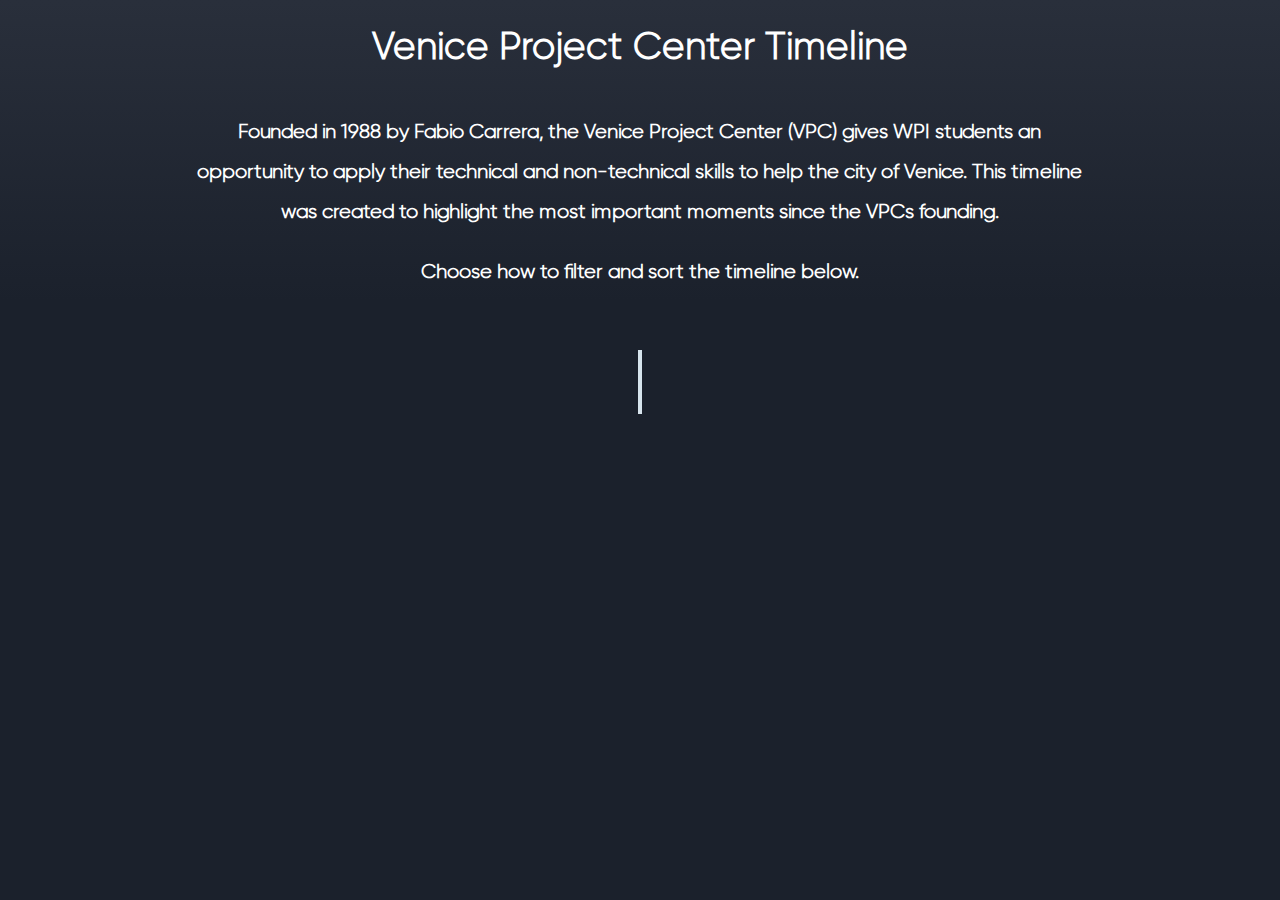
==== index.html @ 05d1c2df "changed "Other" to "Milestone", added favicon" ====
<!doctype html>
<html lang="en" class="no-js">
<head>
	<meta charset="UTF-8">
	<meta name="viewport" content="width=device-width, initial-scale=1">

	<link rel="stylesheet" href="css/reset.css"> <!-- CSS reset -->
	<link rel="stylesheet" href="css/style.css"> <!-- Resource style -->
	<link rel="stylesheet" href="css/demo.css"> <!-- Demo style -->

	<title>Venice Project Center Timeline</title>
	<link rel='icon' href='favicon.ico' type='image/x-icon'>
</head>

<body>
	<header>
		<h1>Venice Project Center Timeline</h1>
		<hr style="height: 2rem; visibility:hidden;" />
		<h2>Founded in 1988 by Fabio Carrera, the Venice Project Center (VPC) gives WPI students an opportunity to apply their technical and non-technical skills to help the city of Venice. This timeline was created to highlight the most important moments since the VPCs founding.</h2>
		<h2>Choose how to filter and sort the timeline below.</h2>
	</header>

	<span id="dropdowns"></span>
	<script src="https://ajax.googleapis.com/ajax/libs/jquery/3.3.1/jquery.min.js"></script>

	<section class="cd-timeline js-cd-timeline">

		<div class="cd-timeline__container">
			<script src="js/FillTimelineData.js"></script> <!-- JS to query database and fill the spreadsheet -->
		</div>

	</section> <!-- cd-timeline -->

<script src="js/RenderTimeline.js"></script> <!-- Javascript that determines when blocks are hidden/shown -->
</body>
</html>
---- css/style.css ----
/* --------------------------------

Primary style

-------------------------------- */
*, *::after, *::before {
  -webkit-box-sizing: border-box;
  box-sizing: border-box;
}

@font-face {
  font-family: 'Gilroy-Light';
  src: url('../font/Gilroy-Light.ttf');
}
@font-face {
  font-family: 'Gilroy-Black';
  src: url('../font/Gilroy-Black.ttf');
}

b {
  font-family: "Gilroy-Black";
}


h2 {
  padding: 10px;
  color: white;

}

html {
  font-size: 62.5%;
}

body {
  font-size: 1.6rem;
  font-family: "Gilroy-Light";
  color: #7f8c97;
  background: #1B212C;
}

a {
  color: #acb7c0;
  text-decoration: none;
}

img {
  max-width: 100%;
  max-height: 25em;
}

h1, h2 {
  font-family: "Gilroy-Light";
  font-weight: bold;
}

li {
  list-style-type: disc;
  margin-left: 4px;
}

#dropdowns {
  /*display: inline-block;*/
  display: flex;
  align-items: center;
  justify-content: center;
}
#filterDropdown {
  width: 150px;
}
#sortDropdown {
  width: 150px;
}

iframe {
  position: relative;
  /*position: absolute;*/
  top: 0;
  left: 0;
  width: 80%;
  height: 20vw;
}


/* --------------------------------

Patterns - reusable parts of our design

-------------------------------- */
@media only screen and (min-width: 1276px) {

  .cd-hide {
    visibility: hidden;
  }
}

/* --------------------------------

Vertical Timeline - elements of the timeline

-------------------------------- */
header {
  display: flex;
  flex-direction: column;
  width: 100%;
  line-height: 200px;
  text-align: center;
  background-image: linear-gradient(#292F3B, #1B212C);
  background-repeat: no-repeat;
  padding: 2%;
  padding-bottom: 0;
}

header h1 {
  color: white;
  font-size: 3.8rem;
  line-height: 4rem;
}

header h2 {
  color: white;
  font-size: 2rem;
  width: 75%;
  word-wrap: break-word;
  line-height: 2;
  margin: 0 auto;

}
/*
@media only screen and (min-width: 1276px) {
  header {
    height: 300px;
    line-height: 300px;
  }

}
*/

.cd-timeline {
  overflow: hidden;
  margin: 2em auto;
}

.cd-timeline__container {
  position: relative;
  width: 100%;
  /*max-width: 1170px;*/
  margin: 0 auto;
  padding: 2em 0;
}

.cd-timeline__container::before {
  /* this is the vertical line */
  content: '';
  position: absolute;
  top: 0;
  left: 18px;
  height: 100%;
  width: 4px;
  background: #d7e4ed;
  margin-left: 10px;
}

@media only screen and (min-width: 1276px) {
  .cd-timeline {
    margin-top: 3em;
    margin-bottom: 3em;
  }
  .cd-timeline__container::before {
    left: 50%;
    margin-left: -2px;
  }
}

.cd-timeline__block {
  position: relative;
  margin: 0.5em 0;
}

.cd-timeline__block:after {
  /* clearfix */
  content: "";
  display: table;
  clear: both;
}

.cd-timeline__block:first-child {
  margin-top: 0;
}

.cd-timeline__block:last-child {
  margin-bottom: 0;
}

@media only screen and (min-width: 1276px) {
  .cd-timeline__block {
    margin: 1em 0;
  }
}

.cd-timeline__img {
  position: absolute;
  top: 0;
  left: 0;
  width: 40px;
  height: 40px;
  border-radius: 50%;
  margin-left: 10px;
  -webkit-box-shadow: 0 0 0 4px white, inset 0 2px 0 rgba(0, 0, 0, 0.08), 0 3px 0 4px rgba(0, 0, 0, 0.05);
  box-shadow: 0 0 0 4px white, inset 0 2px 0 rgba(0, 0, 0, 0.08), 0 3px 0 4px rgba(0, 0, 0, 0.05);
}

.cd-timeline__img img {
  display: block;
  width: 24px;
  height: 24px;
  position: relative;
  left: 50%;
  top: 50%;
  margin-left: -12px;
  margin-top: -12px;
}

.cd-timeline__img.cd-timeline__img--IQP_Award {
  background: #ffcd01;
}

.cd-timeline__img.cd-timeline__img--Publication {
  background: #ff9901;
}

.cd-timeline__img.cd-timeline__img--Milestone {
  background: #e9360c;
}

.cd-timeline__img.cd-timeline__img--Application {
  background: #88d8b0;
}

@media only screen and (min-width: 1276px) {
  .cd-timeline__img {
    width: 60px;
    height: 60px;
    left: 50%;
    margin-left: -30px;
    /* Force Hardware Acceleration */
    -webkit-transform: translateZ(0);
    transform: translateZ(0);
  }
  .cd-timeline__img.cd-timeline__img--show-animation {
    visibility: visible;
    animation: cd-bounce-in 0.6s;
  }
  .cd-timeline__img.cd-timeline__img--hide-animation {
    visibility: hidden;

    animation: cd-bounce-out 0.6s;
  }
}

.cd-timeline__content {
  position: relative;
  margin-left: 70px;
  background: white;
  border-radius: 0.25em;
  padding: 1em;
  -webkit-box-shadow: 0 3px 0 #d7e4ed;
  box-shadow: 0 3px 0 #d7e4ed;
}

.cd-timeline__content:after {
  /* clearfix */
  content: "";
  display: table;
  clear: both;
}

.cd-timeline__content::before {
  /* triangle next to content block */
  content: '';
  position: absolute;
  top: 16px;
  right: 100%;
  height: 0;
  width: 0;
  border: 7px solid transparent;
  border-right: 7px solid white;
}

.cd-timeline__content h2 {
  color: #303e49;
}

.cd-timeline__content p,
.cd-timeline__read-more,
.cd-timeline__date {
  font-size: 1.3rem;
  font-weight: bold;
}

.cd-timeline__content p {
  margin: 1em 0;
  line-height: 1.6;
}

.cd-timeline__read-more,
.cd-timeline__date {
  display: inline-block;
}

.cd-timeline__read-more {
  float: right;
  padding: .8em 1em;
  background: #acb7c0;
  color: white;
  border-radius: 0.25em;
}

.cd-timeline__read-more:hover {
  background-color: #bac4cb;
}

.cd-timeline__date {
  float: left;
  padding: .8em 0;
  opacity: .7;
}

@media only screen and (min-width: 768px) {
  .cd-timeline__content h2 {
    font-size: 2rem;
  }
  .cd-timeline__content p {
    font-size: 1.6rem;
  }
  .cd-timeline__read-more,
  .cd-timeline__date {
    font-size: 1.4rem;
  }
}

@media only screen and (min-width: 1276px) {
  .cd-timeline__content {
    margin-left: 1em;
    padding: 1.0em;
    width: 45%;
    /*margin-right: 14em;*/
    /*right: 15%; !* here *!*/
    /* Force Hardware Acceleration */
    -webkit-transform: translateZ(0);
    transform: translateZ(0);
  }
  .cd-timeline__content::before {
    top: 24px;
    left: 100%;
    border-color: transparent;
    border-left-color: white;
  }
  .cd-timeline__read-more {
    float: left;
  }
  .cd-timeline__date {
    position: absolute;
    width: 100%;
    left: 115%; /* date */
    top: -20px;
    font-size: 4rem;
    color: #ffffff;
  }
  .cd-timeline__block:nth-child(even) .cd-timeline__content {
    float: right;
    left: -1em; /* here*/
  }
  .cd-timeline__block:nth-child(even) .cd-timeline__content::before {
    top: 24px;
    left: auto;
    right: 100%;
    border-color: transparent;
    border-right-color: white;
  }
  .cd-timeline__block:nth-child(even) .cd-timeline__read-more {
    float: right;
  }
  .cd-timeline__block:nth-child(even) .cd-timeline__date {
    left: auto;
    right: 115%; /* date */
    text-align: right;
  }
  .cd-timeline__content.cd-timeline__content--show-animation {
    visibility: visible;
    animation: cd-slide-in-right 0.6s;
  }
  .cd-timeline__content.cd-timeline__content--hide-animation {
    visibility: hidden;
    animation: cd-slide-out-right 0.6s;
  }
}

@media only screen and (min-width: 1276px) {
  /* inverse bounce effect on even content blocks */
  .cd-timeline__block:nth-child(even) .cd-timeline__content.cd-timeline__content--show-animation {
    visibility: visible;
    animation: cd-slide-in-left 0.6s;
  }
  .cd-timeline__block:nth-child(even) .cd-timeline__content.cd-timeline__content--hide-animation {
    visibility: hidden;
    animation: cd-slide-out-left 0.6s;
  }
}

@keyframes cd-bounce-in {
  0% {
    opacity: 0;
    visibility: hidden;
    -webkit-transform: scale(0.5);
    transform: scale(0.5);
  }
  60% {
    -webkit-transform: scale(1.2);
    transform: scale(1.2);
  }
  99% {
    opacity: 1;
    -webkit-transform: scale(1);
    transform: scale(1);
  }
  100% {
    visibility: visible;
  }
}

@keyframes cd-bounce-out {
  0% {
    opacity: 1;
    visibility: visible;
    -webkit-transform: scale(0.5);
    transform: scale(0.5);
  }
  60% {
    -webkit-transform: scale(1.2);
    transform: scale(1.2);
  }
  99% {
    opacity: 0;
    -webkit-transform: scale(0);
    transform: scale(0);
  }
  100% {
    visibility: hidden;
  }
}

@keyframes cd-slide-in-right {
  0% {
    opacity: 0;
    visibility: hidden;
    -webkit-transform: translateX(-100px);
    transform: translateX(-100px);
  }
  60% {
    opacity: 1;
    -webkit-transform: translateX(20px);
    transform: translateX(20px);
  }
  99% {
    -webkit-transform: translateX(0);
    transform: translateX(0);
  }
  100% {
    visibility: visible;
  }
}

@keyframes cd-slide-in-left {
  0% {
    opacity: 0;
    visibility: hidden;
    -webkit-transform: translateX(100px);
    transform: translateX(100px);
  }
  60% {
    opacity: 1;
    -webkit-transform: translateX(-20px);
    transform: translateX(-20px);
  }
  99% {
    -webkit-transform: translateX(0);
    transform: translateX(0);
  }
  100% {
    visibility: visible;
  }
}

@keyframes cd-slide-out-left {
  0% {
    opacity: 1;
    visibility: visible;
  }
  99% {
    opacity: 0;
    -webkit-transform: translate3d(100px, 0, 0);
    transform: translate3d(100px, 0, 0);
  }
  100% {
    visibility: hidden;
  }
}

@keyframes cd-slide-out-right {
  0% {
    opacity: 1;
    visibility: visible;
  }
  99% {
    opacity: 0;
    -webkit-transform: translate3d(-100px, 0, 0);
    transform: translate3d(-100px, 0, 0);
  }
  100% {
    visibility: hidden;
  }
}
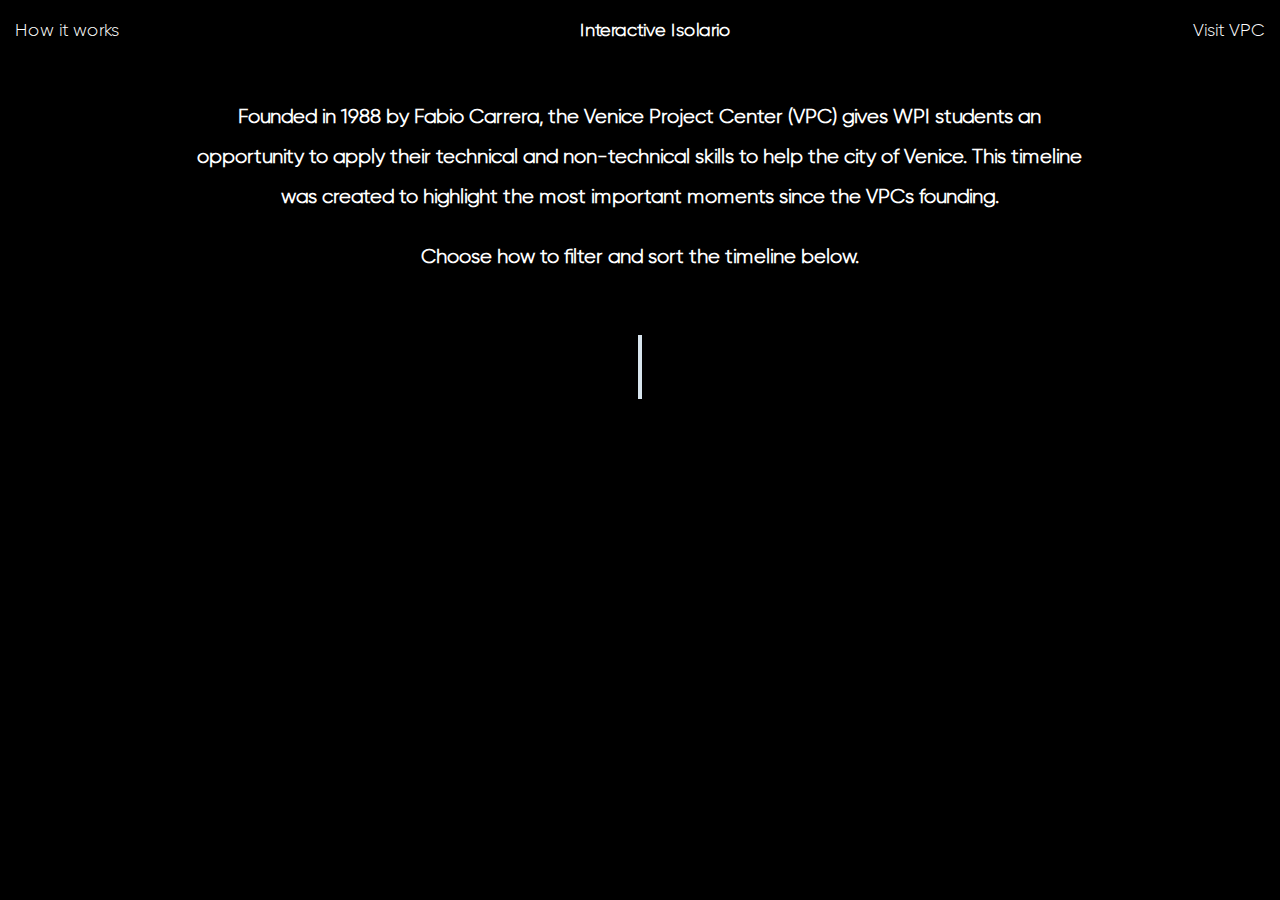
==== commit 054122ba: "header vpc, meta tags" ====
--- a/index.html
+++ b/index.html
@@ -2,20 +2,71 @@
 <html lang="en" class="no-js">
 <head>
 	<meta charset="UTF-8">
+	<title>Venice Project Center Timeline</title>
 	<meta name="viewport" content="width=device-width, initial-scale=1">
 
 	<link rel="stylesheet" href="css/reset.css"> <!-- CSS reset -->
 	<link rel="stylesheet" href="css/style.css"> <!-- Resource style -->
 	<link rel="stylesheet" href="css/demo.css"> <!-- Demo style -->
 
-	<title>Venice Project Center Timeline</title>
+	
 	<link rel='icon' href='favicon.ico' type='image/x-icon'>
+
+	<link rel="icon" type="image/x-icon" href="favicon.ico" sizes="32x32">
+	<link rel="icon" type="image/x-icon" href="favicon.ico" sizes="16x16">
+	<link rel="apple-touch-icon" type="image/x-icon" href="favicon.ico" sizes="180x180">
+	<link rel="apple-touch-icon-precomposed" type="image/x-icon" href="favicon.ico" sizes="180x180">
+	<meta name="description" content="This timeline was designed to highlight the Venice Project Center's (VPC) most important moments since it was founded in 1988.">
+	<meta name="keywords" content="timeline,venice,project,center,vpc">
+	<link rel="canonical" href="https://www.timeline.veniceprojectcenter.org/">
+	<meta property="og:title" content="Venice Project Center Timeline">
+	<meta property="og:type" content="website">
+	<meta property="og:description" content="This timeline was designed to highlight the Venice Project Center's (VPC) most important moments since it was founded in 1988.">
+	<meta property="og:locale" content="en">
+	<meta property="og:url" content="https://www.timeline.veniceprojectcenter.org/">
+	<meta property="og:image" content="https://www.timeline.veniceprojectcenter.org/favicon.ico">
+	<meta property="og:image:alt" content="Venice Project Center Timeline">
+	<meta property="og:updated_time" content="1560428289">
+	<meta property="og:fb:pages" content="1374459902807079">
+	<meta property="og:fb:app_id" content="279763959442696">
+	<meta name="twitter:card" content="summary">
+	<meta name="twitter:site" content="https://www.timeline.veniceprojectcenter.org">
+	<meta name="twitter:title" content="Venice Project Center Timeline">
+	<meta name="twitter:description" content="">
+	<meta name="twitter:image" content="https://www.timeline.veniceprojectcenter.org/favicon.ico">
+	<meta name="twitter:image:alt" content="Venice Project Center Timeline">
+	<meta name="authors" content="Venice Project Center Timeline">
+	<meta name="image" content="https://www.timeline.veniceprojectcenter.org/favicon.ico">
+	<script type="text/javascript" src="js/my_functions.js"></script>
 </head>
 
 <body>
+
+	<div class="about_modal">
+  		<span class="close_modal">CLOSE</span>
+  		<div class="container">
+    		<h1>How it works!</h1>
+    		<div class="image_container">
+      			<!--img src="/image/guida.png"-->
+    		</div>
+    		<!--p> testo da inserire </p-->
+    		<!--a class="my_link guida" target="_blank" rel="nofollow" href="https://docs.google.com/document/d/1Var78LaXMqnSelEoHqCy6MtfxZtBmMrb7V62tg9Ga2I/edit?usp=sharing">Guida completa</a-->
+  		</div>
+	</div>
+
+	<div class="header-vpc dark-mode">
+		<span onclick="showAbout()" class="button dark-mode text-header-vpc my_link" style="grid-area: how; margin-left: 15px;">
+			How it works
+		</span>
+		<span class="dark-mode text-header-vpc" style="grid-area: title; text-align: center;font-weight: bold;">
+			Interactive Isolario
+		</span>
+		<a class="header-visit-vpc my_link" href="https://veniceprojectcenter.org" target="_blank">
+		  <span class="text-header-vpc">Visit VPC</span>
+		</a>
+		</div>
+
 	<header>
-		<h1>Venice Project Center Timeline</h1>
-		<hr style="height: 2rem; visibility:hidden;" />
 		<h2>Founded in 1988 by Fabio Carrera, the Venice Project Center (VPC) gives WPI students an opportunity to apply their technical and non-technical skills to help the city of Venice. This timeline was created to highlight the most important moments since the VPCs founding.</h2>
 		<h2>Choose how to filter and sort the timeline below.</h2>
 	</header>
--- a/css/style.css
+++ b/css/style.css
@@ -36,7 +36,7 @@
   font-size: 1.6rem;
   font-family: "Gilroy-Light";
   color: #7f8c97;
-  background: #1B212C;
+  background: #000000;
 }
 
 a {
@@ -105,7 +105,7 @@
   width: 100%;
   line-height: 200px;
   text-align: center;
-  background-image: linear-gradient(#292F3B, #1B212C);
+  background: #000000;
   background-repeat: no-repeat;
   padding: 2%;
   padding-bottom: 0;
@@ -521,3 +521,81 @@
     visibility: hidden;
   }
 }
+
+.dark-mode{
+  background-color: black;
+  color: white
+}
+
+.header-vpc{
+  z-index: 5;
+  display: grid;
+  grid-template-areas: 'how title vpc';
+  padding-bottom: 20px;
+  padding-top: 20px;
+  line-height: 20px;
+}
+
+.text-header-vpc{
+    font-size: 18px;
+    text-shadow: 2px 2px 5px rgba(0,0,0,0.2);
+}
+
+.header-visit-vpc{
+    grid-area: vpc;
+    cursor: pointer;
+    text-decoration: none;
+    text-align: right;
+    margin-right: 15px;
+    color: white;
+}
+
+a.header-visit-vpc:hover{
+   color: orange !important;
+}
+
+.my_link{
+  text-decoration: none;
+  cursor: pointer;
+  color: white;
+}  
+
+.my_link:hover{
+  color: #e5b106;
+} 
+
+.about_modal{
+  position: absolute;
+  z-index: 9999;
+  background-color: rgba(0,0,0,0.7);
+  width: 100%;
+  min-height: 100%;
+  display: none;
+  .container{
+    margin-top: 100px;
+    text-align: center;
+  }
+  .image_container{
+    margin: 0 auto;
+    img{
+      width: 80%;
+    }
+  }
+}
+
+.close_modal{
+  margin-top: 15px; 
+  font-size: 20px;
+  font-weight: 800;
+  float: right;
+  color: #cc2f0c;
+  margin-right: 15px;
+  border: 3px solid #cc2f0c;
+  border-radius: 10px;
+  min-width: 64px;
+  padding: 5px;
+}
+
+.close_modal:hover{
+  background-color: rgba(63,63,63,0.95);
+}
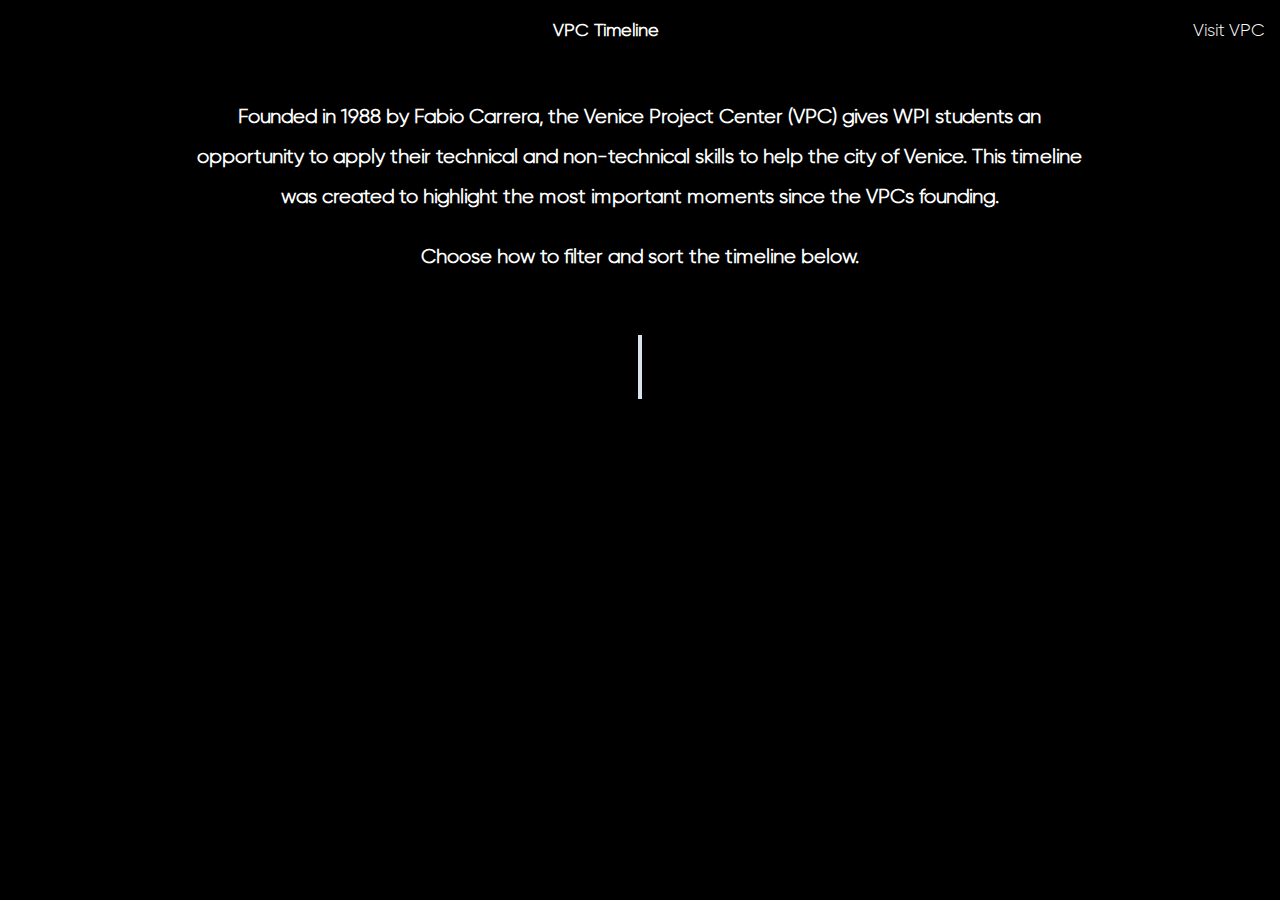
==== commit eb50f99a: "fix meta tags" ====
--- a/index.html
+++ b/index.html
@@ -2,7 +2,7 @@
 <html lang="en" class="no-js">
 <head>
 	<meta charset="UTF-8">
-	<title>Venice Project Center Timeline</title>
+	<title>Timeline - Venice Project Center</title>
 	<meta name="viewport" content="width=device-width, initial-scale=1">
 
 	<link rel="stylesheet" href="css/reset.css"> <!-- CSS reset -->
@@ -18,25 +18,25 @@
 	<link rel="apple-touch-icon-precomposed" type="image/x-icon" href="favicon.ico" sizes="180x180">
 	<meta name="description" content="This timeline was designed to highlight the Venice Project Center's (VPC) most important moments since it was founded in 1988.">
 	<meta name="keywords" content="timeline,venice,project,center,vpc">
-	<link rel="canonical" href="https://www.timeline.veniceprojectcenter.org/">
+	<link rel="canonical" href="https://timeline.veniceprojectcenter.org/">
 	<meta property="og:title" content="Venice Project Center Timeline">
 	<meta property="og:type" content="website">
 	<meta property="og:description" content="This timeline was designed to highlight the Venice Project Center's (VPC) most important moments since it was founded in 1988.">
 	<meta property="og:locale" content="en">
-	<meta property="og:url" content="https://www.timeline.veniceprojectcenter.org/">
-	<meta property="og:image" content="https://www.timeline.veniceprojectcenter.org/favicon.ico">
+	<meta property="og:url" content="https://timeline.veniceprojectcenter.org/">
+	<meta property="og:image" content="https://timeline.veniceprojectcenter.org/ogimage.png">
 	<meta property="og:image:alt" content="Venice Project Center Timeline">
 	<meta property="og:updated_time" content="1560428289">
 	<meta property="og:fb:pages" content="1374459902807079">
 	<meta property="og:fb:app_id" content="279763959442696">
 	<meta name="twitter:card" content="summary">
-	<meta name="twitter:site" content="https://www.timeline.veniceprojectcenter.org">
+	<meta name="twitter:site" content="https://timeline.veniceprojectcenter.org">
 	<meta name="twitter:title" content="Venice Project Center Timeline">
 	<meta name="twitter:description" content="">
-	<meta name="twitter:image" content="https://www.timeline.veniceprojectcenter.org/favicon.ico">
+	<meta name="twitter:image" content="https://timeline.veniceprojectcenter.org/ogimage.png">
 	<meta name="twitter:image:alt" content="Venice Project Center Timeline">
 	<meta name="authors" content="Venice Project Center Timeline">
-	<meta name="image" content="https://www.timeline.veniceprojectcenter.org/favicon.ico">
+	<meta name="image" content="https://timeline.veniceprojectcenter.org/ogimage.png">
 	<script type="text/javascript" src="js/my_functions.js"></script>
 </head>
 
@@ -55,11 +55,14 @@
 	</div>
 
 	<div class="header-vpc dark-mode">
-		<span onclick="showAbout()" class="button dark-mode text-header-vpc my_link" style="grid-area: how; margin-left: 15px;">
+		<span style="grid-area: how; margin-left: 15px;"> &nbsp
+			<!-- una volta messo il testo dentro how it works questo span verrà sostituito con quello commentato qui sotto-->
+		</span>
+		<!--span onclick="showAbout()" class="button dark-mode text-header-vpc my_link" style="grid-area: how; margin-left: 15px;">
 			How it works
-		</span>
+		</span-->
 		<span class="dark-mode text-header-vpc" style="grid-area: title; text-align: center;font-weight: bold;">
-			Interactive Isolario
+			VPC Timeline
 		</span>
 		<a class="header-visit-vpc my_link" href="https://veniceprojectcenter.org" target="_blank">
 		  <span class="text-header-vpc">Visit VPC</span>
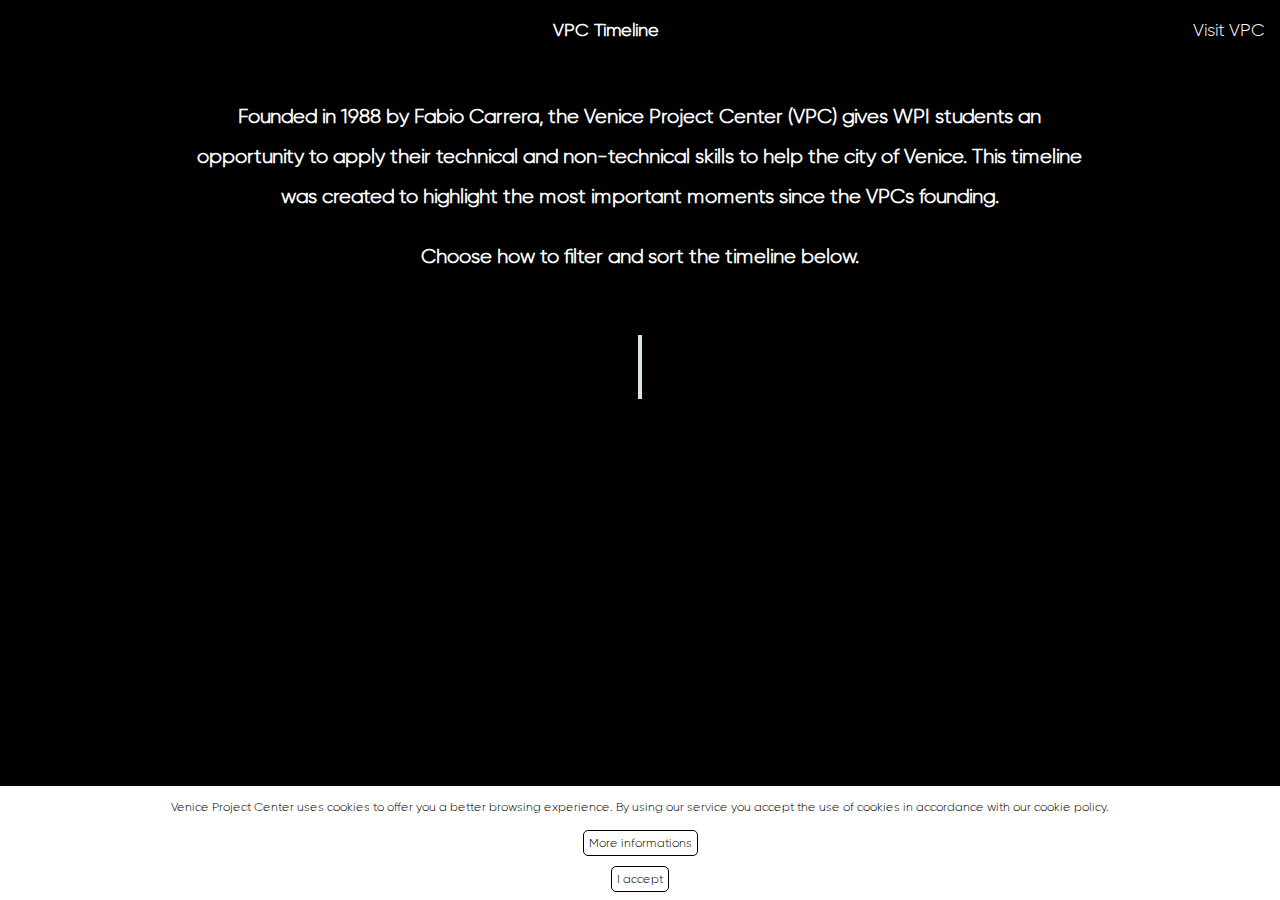
==== commit 9187444f: "jquery per cookies" ====
--- a/index.html
+++ b/index.html
@@ -32,12 +32,22 @@
 	<meta name="twitter:card" content="summary">
 	<meta name="twitter:site" content="https://timeline.veniceprojectcenter.org">
 	<meta name="twitter:title" content="Venice Project Center Timeline">
-	<meta name="twitter:description" content="">
+	<meta name="twitter:description" content="This timeline was designed to highlight the Venice Project Center's (VPC) most important moments since it was founded in 1988.">
 	<meta name="twitter:image" content="https://timeline.veniceprojectcenter.org/ogimage.png">
 	<meta name="twitter:image:alt" content="Venice Project Center Timeline">
 	<meta name="authors" content="Venice Project Center Timeline">
 	<meta name="image" content="https://timeline.veniceprojectcenter.org/ogimage.png">
+	<script type="text/javascript" src="https://cdnjs.cloudflare.com/ajax/libs/jquery/3.4.1/jquery.min.js"></script>
 	<script type="text/javascript" src="js/my_functions.js"></script>
+	<script type="text/javascript" src="js/cookie.js"></script>
+	<!-- Global site tag (gtag.js) - Google Analytics -->
+    <script async src="https://www.googletagmanager.com/gtag/js?id=UA-140353478-1"></script>
+    <script>
+      window.dataLayer = window.dataLayer || [];
+      function gtag(){dataLayer.push(arguments);}
+      gtag('js', new Date());
+      gtag('config', 'UA-140353478-1');
+    </script>
 </head>
 
 <body>
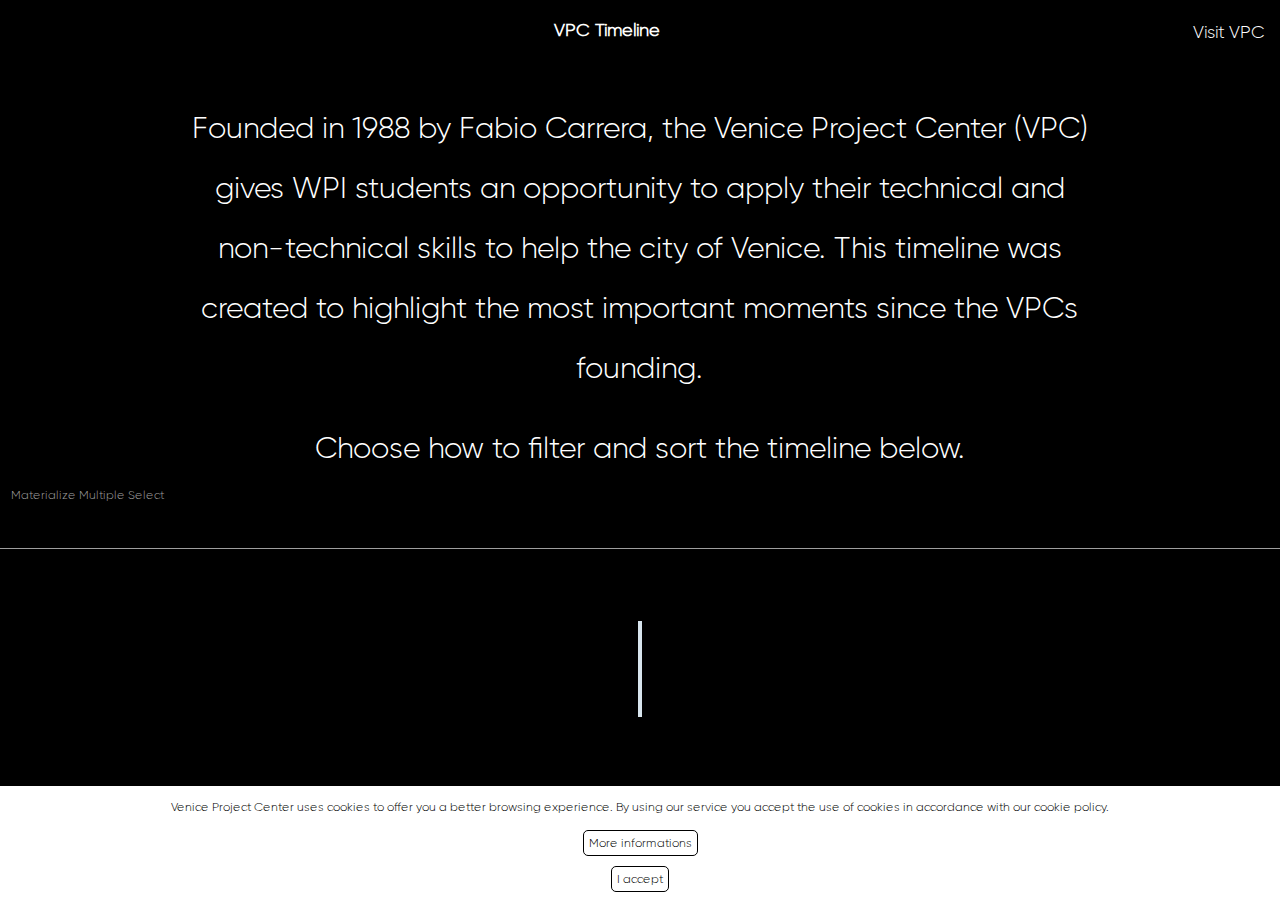
==== commit af6a31fe: "inizio refactoring filtri" ====
--- a/index.html
+++ b/index.html
@@ -8,7 +8,7 @@
 	<link rel="stylesheet" href="css/reset.css"> <!-- CSS reset -->
 	<link rel="stylesheet" href="css/style.css"> <!-- Resource style -->
 	<link rel="stylesheet" href="css/demo.css"> <!-- Demo style -->
-
+	<link rel="stylesheet" href="https://cdnjs.cloudflare.com/ajax/libs/materialize/1.0.0/css/materialize.min.css"> 
 	
 	<link rel='icon' href='favicon.ico' type='image/x-icon'>
 
@@ -84,9 +84,21 @@
 		<h2>Choose how to filter and sort the timeline below.</h2>
 	</header>
 
-	<span id="dropdowns"></span>
+	<!--span id="dropdowns"></span-->
+
+	<div class="input-field col s12">
+    	<select multiple>
+      		<option value="" disabled selected>Choose your option</option>
+      		<option value="1">Option 1</option>
+      		<option value="2">Option 2</option>
+      		<option value="3">Option 3</option>
+    	</select>
+    	<label>Materialize Multiple Select</label>
+  	</div>
 	<script src="https://ajax.googleapis.com/ajax/libs/jquery/3.3.1/jquery.min.js"></script>
+	<script src="https://cdnjs.cloudflare.com/ajax/libs/materialize/1.0.0/js/materialize.min.js"></script>
 
+	
 	<section class="cd-timeline js-cd-timeline">
 
 		<div class="cd-timeline__container">
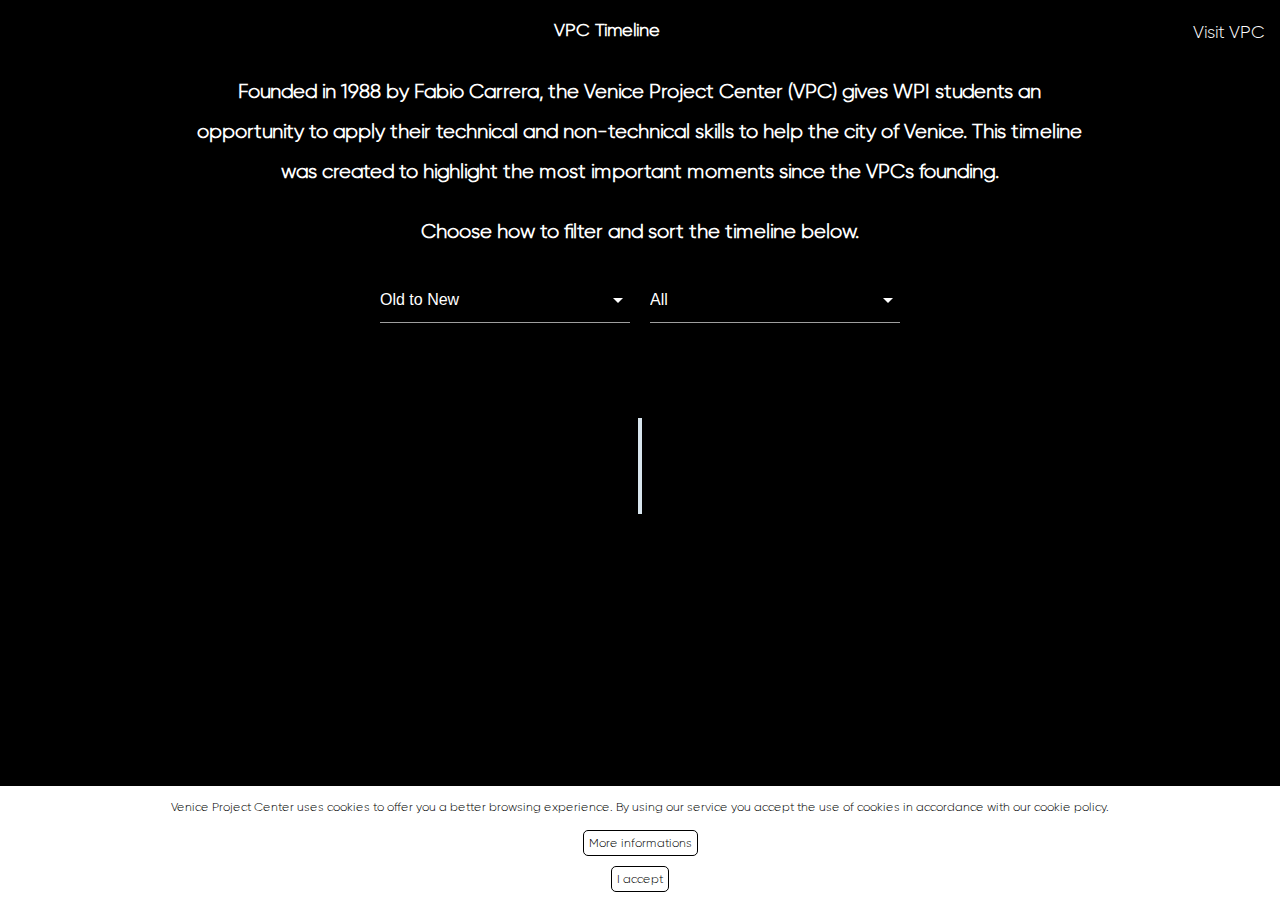
==== commit ba40eaeb: "review grafica filtri" ====
--- a/index.html
+++ b/index.html
@@ -85,20 +85,32 @@
 	</header>
 
 	<!--span id="dropdowns"></span-->
-
-	<div class="input-field col s12">
-    	<select multiple>
-      		<option value="" disabled selected>Choose your option</option>
-      		<option value="1">Option 1</option>
-      		<option value="2">Option 2</option>
-      		<option value="3">Option 3</option>
-    	</select>
-    	<label>Materialize Multiple Select</label>
+	<div class="filtri">
+		<div class="input-field col s12">
+    		<select>
+    	  		<!--option value="" disabled selected>Choose your option</option-->
+    	  		<option value="Old to New" selected>Old to New</option>
+    	  		<option value="New to Old">New to Old</option>
+    		</select>
+    		<!--label>Materialize Select</label-->
+  		</div>
+	
+		<div class="input-field col s12">
+    		<select multiple >
+    	  		<!--option value="" disabled selected>Choose your option</option-->
+    	  		<option value="All" selected >All</option>
+    	  		<option value="Milestone">Milestone</option>
+    	  		<option value="IQP_Award">IQP_Award</option>
+    	  		<option value="Publication">Publication</option>
+    	  		<option value="Application">Application</option>
+    		</select>
+    		<!--label>Materialize Multiple Select</label-->
+  		</div>
   	</div>
 	<script src="https://ajax.googleapis.com/ajax/libs/jquery/3.3.1/jquery.min.js"></script>
 	<script src="https://cdnjs.cloudflare.com/ajax/libs/materialize/1.0.0/js/materialize.min.js"></script>
 
-	
+
 	<section class="cd-timeline js-cd-timeline">
 
 		<div class="cd-timeline__container">
--- a/css/style.css
+++ b/css/style.css
@@ -109,6 +109,7 @@
   background-repeat: no-repeat;
   padding: 2%;
   padding-bottom: 0;
+  padding-top: 0;
 }
 
 header h1 {
@@ -119,12 +120,12 @@
 
 header h2 {
   color: white;
-  font-size: 2rem;
+  font-size: 20px;
   width: 75%;
   word-wrap: break-word;
   line-height: 2;
   margin: 0 auto;
-
+  font-weight: bold;
 }
 /*
 @media only screen and (min-width: 1276px) {
@@ -599,3 +600,27 @@
 .close_modal:hover{
   background-color: rgba(63,63,63,0.95);
 }
+
+.filtri{
+  margin: 0 auto;
+  width: 540px;
+  display: flex;
+}
+
+.input-field{
+  width: 250px;
+  display: inline-block;
+  margin-left: 10px;
+  margin-right: 10px;
+}
+
+.dropdown-content{
+  overflow-x: hidden;
+}
+
+.select-dropdown{
+  color: #fff !important;
+}
+.caret{
+  fill: #fff !important;
+}
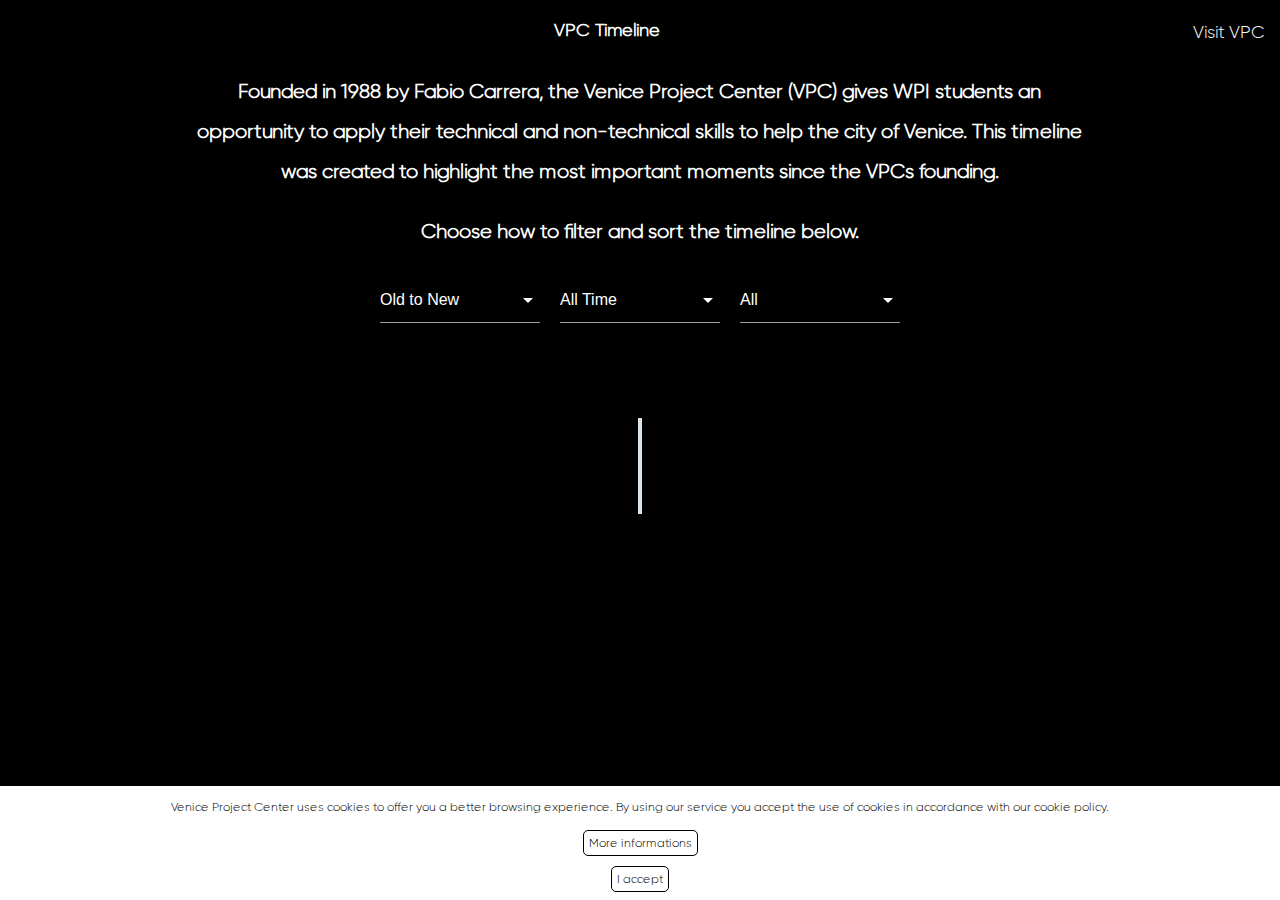
==== commit 5f1a9580: "Filtri nuovi" ====
--- a/index.html
+++ b/index.html
@@ -87,26 +87,54 @@
 	<!--span id="dropdowns"></span-->
 	<div class="filtri">
 		<div class="input-field col s12">
-    		<select>
-    	  		<!--option value="" disabled selected>Choose your option</option-->
-    	  		<option value="Old to New" selected>Old to New</option>
-    	  		<option value="New to Old">New to Old</option>
-    		</select>
-    		<!--label>Materialize Select</label-->
-  		</div>
-	
-		<div class="input-field col s12">
-    		<select multiple >
-    	  		<!--option value="" disabled selected>Choose your option</option-->
-    	  		<option value="All" selected >All</option>
-    	  		<option value="Milestone">Milestone</option>
-    	  		<option value="IQP_Award">IQP_Award</option>
-    	  		<option value="Publication">Publication</option>
-    	  		<option value="Application">Application</option>
-    		</select>
-    		<!--label>Materialize Multiple Select</label-->
-  		</div>
-  	</div>
+  		<select id="my-sort">
+  	  		<!--option value="" disabled selected>Choose your option</option-->
+  	  		<option value="Old to New" selected>Old to New</option>
+  	  		<option value="New to Old">New to Old</option>
+  		</select>
+  		<!--label>Materialize Select</label-->
+		</div>
+    <div class="input-field col s12">
+      <select id="my-year" multiple >
+          <!--option value="" disabled selected>Choose your option</option-->
+          <option value="All Time" selected >All Time</option>
+          <option value="1988">1988</option>
+          <option value="1990">1990</option>
+          <option value="1991">1991</option>
+          <option value="1993">1993</option>
+          <option value="1995">1995</option>
+          <option value="1997">1997</option>
+          <option value="1998">1998</option>
+          <option value="1999">1999</option>
+          <option value="2000">2000</option>
+          <option value="2001">2001</option>
+          <option value="2002">2002</option>
+          <option value="2003">2003</option>
+          <option value="2004">2004</option>
+          <option value="2005">2005</option>
+          <option value="2006">2006</option>
+          <option value="2009">2009</option>           
+          <option value="2010">2010</option>
+          <option value="2013">2013</option>
+          <option value="2015">2015</option>
+          <option value="2017">2017</option>          
+          <option value="2018">2018</option>
+      </select>
+      <!--label>Materialize Multiple Select</label-->
+    </div>
+	  
+		<div class="input-field col s12 m6">
+  		<select id="my-filter" class="icons" multiple >
+  	  		<!--option value="" disabled selected>Choose your option</option-->
+  	  		<option value="All" selected placeholder="All">All</option>
+  	  		<option value="Milestone" data-icon="img/cd-icon-towers.png">Milestone</option>
+  	  		<option value="IQP_Award" data-icon="img/cd-icon-star.png">IQP_Award</option>
+  	  		<option value="Publication" data-icon="img/cd-icon-publication.png">Publication</option>
+  	  		<option value="Application" data-icon="img/cd-icon-application.png">Application</option>
+  		</select>
+  		<!--label>Materialize Multiple Select</label-->
+		</div>
+	</div>
 	<script src="https://ajax.googleapis.com/ajax/libs/jquery/3.3.1/jquery.min.js"></script>
 	<script src="https://cdnjs.cloudflare.com/ajax/libs/materialize/1.0.0/js/materialize.min.js"></script>
 
